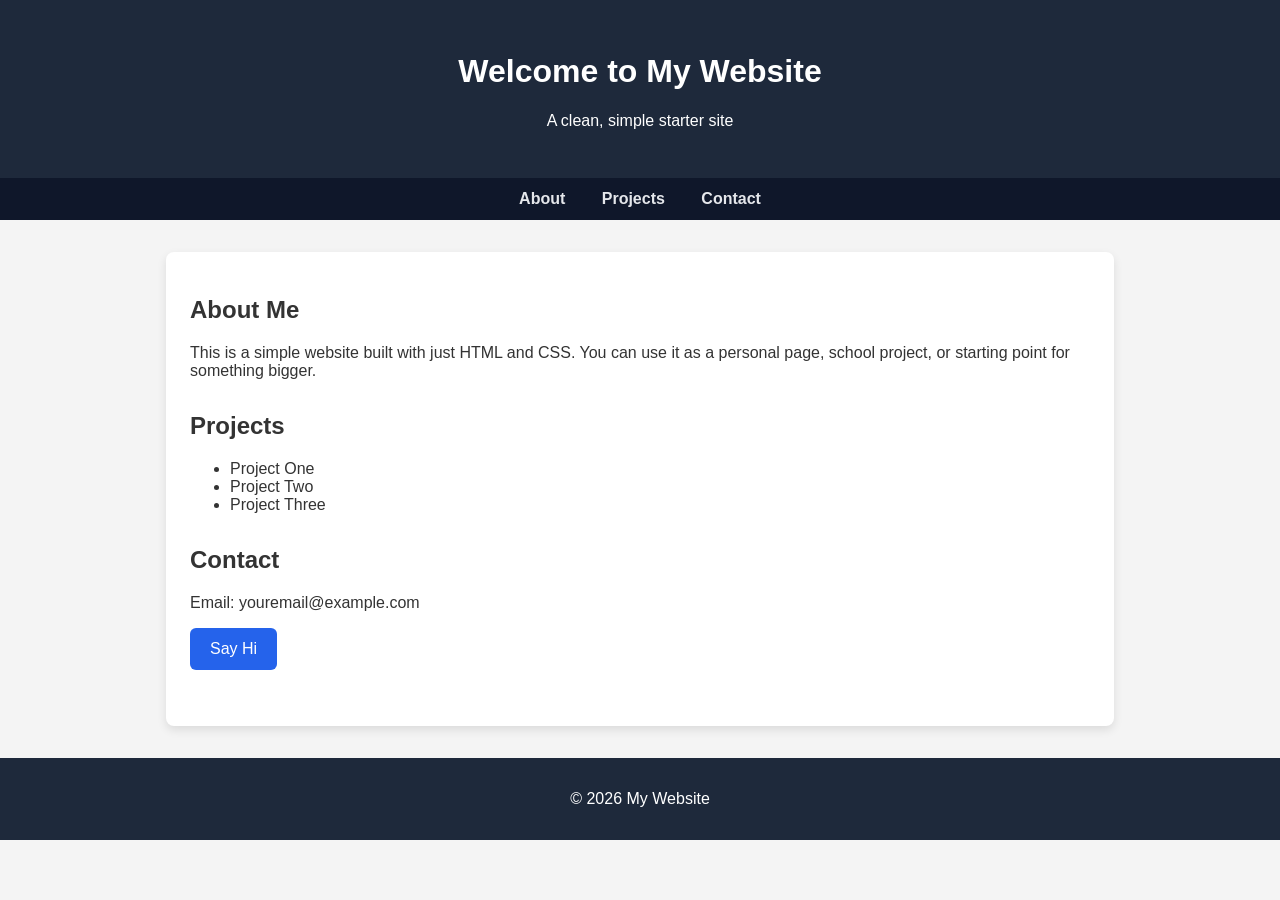
==== index.html @ 5e2f173a "Update and rename index.html.txt to index.html" ====
<!DOCTYPE html>
<html lang="en">
<head>
  <meta charset="UTF-8" />
  <meta name="viewport" content="width=device-width, initial-scale=1.0" />
  <title>My Simple Website</title>
  <style>
    body {
      margin: 0;
      font-family: Arial, Helvetica, sans-serif;
      background: #f4f4f4;
      color: #333;
    }

    header {
      background: #1e293b;
      color: white;
      padding: 2rem;
      text-align: center;
    }

    nav {
      background: #0f172a;
      padding: 0.75rem;
      text-align: center;
    }

    nav a {
      color: #e5e7eb;
      margin: 0 1rem;
      text-decoration: none;
      font-weight: bold;
    }

    nav a:hover {
      text-decoration: underline;
    }

    main {
      max-width: 900px;
      margin: 2rem auto;
      padding: 1.5rem;
      background: white;
      border-radius: 8px;
      box-shadow: 0 4px 10px rgba(0,0,0,0.1);
    }

    section {
      margin-bottom: 2rem;
    }

    footer {
      text-align: center;
      padding: 1rem;
      background: #1e293b;
      color: white;
    }

    button {
      background: #2563eb;
      color: white;
      border: none;
      padding: 0.75rem 1.25rem;
      border-radius: 6px;
      cursor: pointer;
      font-size: 1rem;
    }

    button:hover {
      background: #1d4ed8;
    }
  </style>
</head>
<body>

  <header>
    <h1>Welcome to My Website</h1>
    <p>A clean, simple starter site</p>
  </header>

  <nav>
    <a href="#about">About</a>
    <a href="#projects">Projects</a>
    <a href="#contact">Contact</a>
  </nav>

  <main>
    <section id="about">
      <h2>About Me</h2>
      <p>
        This is a simple website built with just HTML and CSS. You can use it as
        a personal page, school project, or starting point for something bigger.
      </p>
    </section>

    <section id="projects">
      <h2>Projects</h2>
      <ul>
        <li>Project One</li>
        <li>Project Two</li>
        <li>Project Three</li>
      </ul>
    </section>

    <section id="contact">
      <h2>Contact</h2>
      <p>Email: youremail@example.com</p>
      <button onclick="alert('Thanks for visiting!')">Say Hi</button>
    </section>
  </main>

  <footer>
    <p>&copy; 2026 My Website</p>
  </footer>

</body>
</html>
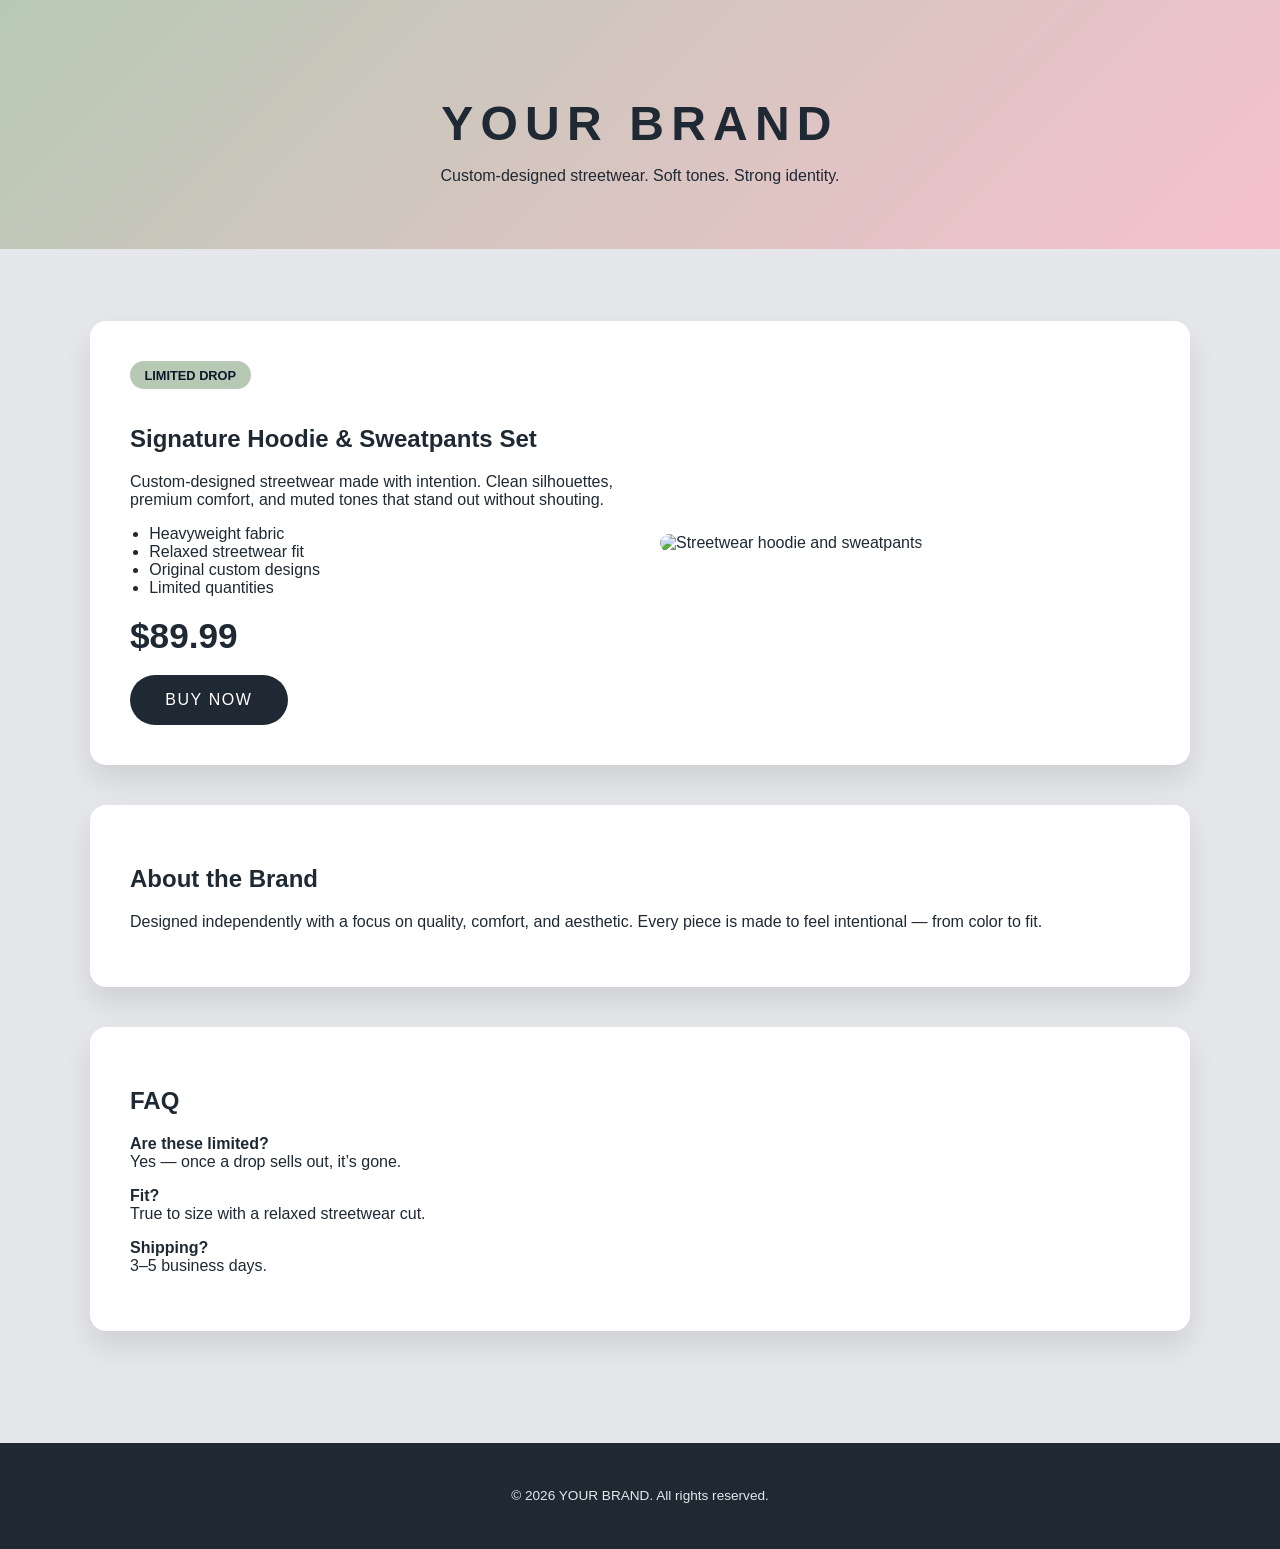
==== commit f075656c: "Update index.html" ====
--- a/index.html
+++ b/index.html
@@ -3,114 +3,168 @@
 <head>
   <meta charset="UTF-8" />
   <meta name="viewport" content="width=device-width, initial-scale=1.0" />
-  <title>My Simple Website</title>
+  <title>Streetwear Brand – Official Store</title>
   <style>
+    :root {
+      --pink: #f6c1cc;
+      --light-gray: #e5e7eb;
+      --dark-gray: #1f2933;
+      --sage: #b7c9b4;
+    }
+
     body {
       margin: 0;
-      font-family: Arial, Helvetica, sans-serif;
-      background: #f4f4f4;
-      color: #333;
+      font-family: "Helvetica Neue", Arial, sans-serif;
+      background: var(--light-gray);
+      color: var(--dark-gray);
     }
 
     header {
-      background: #1e293b;
-      color: white;
-      padding: 2rem;
+      padding: 4rem 1.5rem;
       text-align: center;
+      background: linear-gradient(135deg, var(--sage), var(--pink));
     }
 
-    nav {
-      background: #0f172a;
-      padding: 0.75rem;
-      text-align: center;
+    header h1 {
+      font-size: 3rem;
+      letter-spacing: 0.15em;
+      margin-bottom: 1rem;
     }
 
-    nav a {
-      color: #e5e7eb;
-      margin: 0 1rem;
-      text-decoration: none;
-      font-weight: bold;
-    }
-
-    nav a:hover {
-      text-decoration: underline;
+    header p {
+      max-width: 600px;
+      margin: auto;
     }
 
     main {
-      max-width: 900px;
-      margin: 2rem auto;
+      max-width: 1100px;
+      margin: 3rem auto;
       padding: 1.5rem;
-      background: white;
-      border-radius: 8px;
-      box-shadow: 0 4px 10px rgba(0,0,0,0.1);
     }
 
-    section {
-      margin-bottom: 2rem;
+    .card {
+      background: white;
+      border-radius: 16px;
+      padding: 2.5rem;
+      margin-bottom: 2.5rem;
+      box-shadow: 0 15px 30px rgba(0,0,0,0.1);
+    }
+
+    .product {
+      display: grid;
+      grid-template-columns: 1fr 1fr;
+      gap: 2.5rem;
+      align-items: center;
+    }
+
+    .product img {
+      width: 100%;
+      border-radius: 14px;
+    }
+
+    .tag {
+      display: inline-block;
+      background: var(--sage);
+      color: #0f172a;
+      padding: 0.4rem 0.9rem;
+      border-radius: 999px;
+      font-size: 0.8rem;
+      margin-bottom: 1rem;
+      font-weight: 600;
+    }
+
+    .price {
+      font-size: 2.2rem;
+      font-weight: 700;
+      margin: 1.2rem 0;
+    }
+
+    button {
+      background: var(--dark-gray);
+      color: white;
+      border: none;
+      padding: 1rem 2.2rem;
+      font-size: 1rem;
+      letter-spacing: 0.1em;
+      border-radius: 999px;
+      cursor: pointer;
+      text-transform: uppercase;
+    }
+
+    button:hover {
+      background: var(--pink);
+      color: #0f172a;
+    }
+
+    ul {
+      padding-left: 1.2rem;
     }
 
     footer {
       text-align: center;
-      padding: 1rem;
-      background: #1e293b;
-      color: white;
+      padding: 2rem 1rem;
+      background: var(--dark-gray);
+      color: var(--light-gray);
+      font-size: 0.85rem;
     }
 
-    button {
-      background: #2563eb;
-      color: white;
-      border: none;
-      padding: 0.75rem 1.25rem;
-      border-radius: 6px;
-      cursor: pointer;
-      font-size: 1rem;
-    }
-
-    button:hover {
-      background: #1d4ed8;
+    @media (max-width: 900px) {
+      .product {
+        grid-template-columns: 1fr;
+      }
     }
   </style>
 </head>
 <body>
 
   <header>
-    <h1>Welcome to My Website</h1>
-    <p>A clean, simple starter site</p>
+    <h1>YOUR BRAND</h1>
+    <p>Custom-designed streetwear. Soft tones. Strong identity.</p>
   </header>
 
-  <nav>
-    <a href="#about">About</a>
-    <a href="#projects">Projects</a>
-    <a href="#contact">Contact</a>
-  </nav>
+  <main>
 
-  <main>
-    <section id="about">
-      <h2>About Me</h2>
+    <section class="card product">
+      <div>
+        <span class="tag">LIMITED DROP</span>
+        <h2>Signature Hoodie & Sweatpants Set</h2>
+        <p>
+          Custom-designed streetwear made with intention. Clean silhouettes,
+          premium comfort, and muted tones that stand out without shouting.
+        </p>
+        <ul>
+          <li>Heavyweight fabric</li>
+          <li>Relaxed streetwear fit</li>
+          <li>Original custom designs</li>
+          <li>Limited quantities</li>
+        </ul>
+        <div class="price">$89.99</div>
+        <button onclick="alert('Checkout coming soon')">Buy Now</button>
+      </div>
+      <div>
+        <img src="https://via.placeholder.com/600x450" alt="Streetwear hoodie and sweatpants" />
+      </div>
+    </section>
+
+    <section class="card">
+      <h2>About the Brand</h2>
       <p>
-        This is a simple website built with just HTML and CSS. You can use it as
-        a personal page, school project, or starting point for something bigger.
+        Designed independently with a focus on quality, comfort, and aesthetic.
+        Every piece is made to feel intentional — from color to fit.
       </p>
     </section>
 
-    <section id="projects">
-      <h2>Projects</h2>
-      <ul>
-        <li>Project One</li>
-        <li>Project Two</li>
-        <li>Project Three</li>
-      </ul>
+    <section class="card">
+      <h2>FAQ</h2>
+      <p><strong>Are these limited?</strong><br>Yes — once a drop sells out, it’s gone.</p>
+      <p><strong>Fit?</strong><br>True to size with a relaxed streetwear cut.</p>
+      <p><strong>Shipping?</strong><br>3–5 business days.</p>
     </section>
 
-    <section id="contact">
-      <h2>Contact</h2>
-      <p>Email: youremail@example.com</p>
-      <button onclick="alert('Thanks for visiting!')">Say Hi</button>
-    </section>
   </main>
 
   <footer>
-    <p>&copy; 2026 My Website</p>
+    <p>&copy; 2026 YOUR BRAND. All rights reserved.</p>
   </footer>
 
 </body>
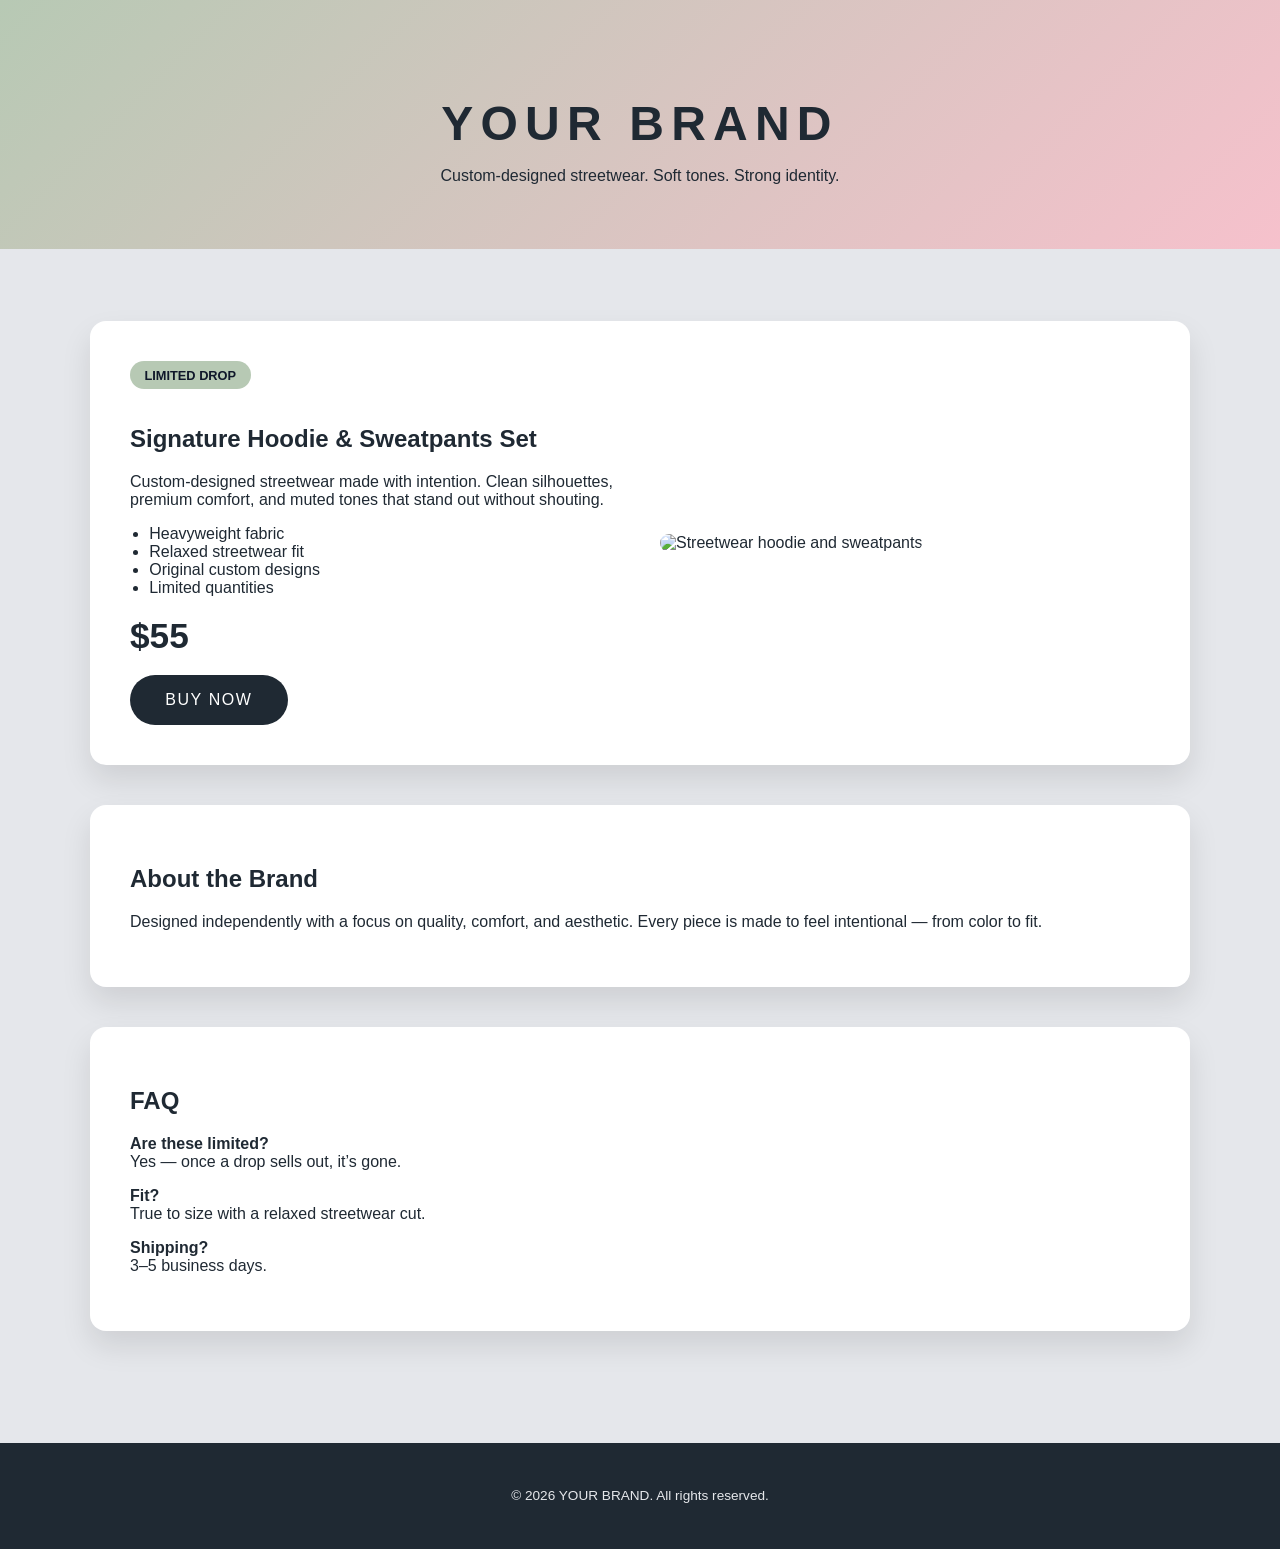
==== commit 210a9cc6: "Update index.html" ====
--- a/index.html
+++ b/index.html
@@ -138,7 +138,7 @@
           <li>Original custom designs</li>
           <li>Limited quantities</li>
         </ul>
-        <div class="price">$89.99</div>
+        <div class="price">$55</div>
         <button onclick="alert('Checkout coming soon')">Buy Now</button>
       </div>
       <div>
@@ -169,3 +169,4 @@
 
 </body>
 </html>
+
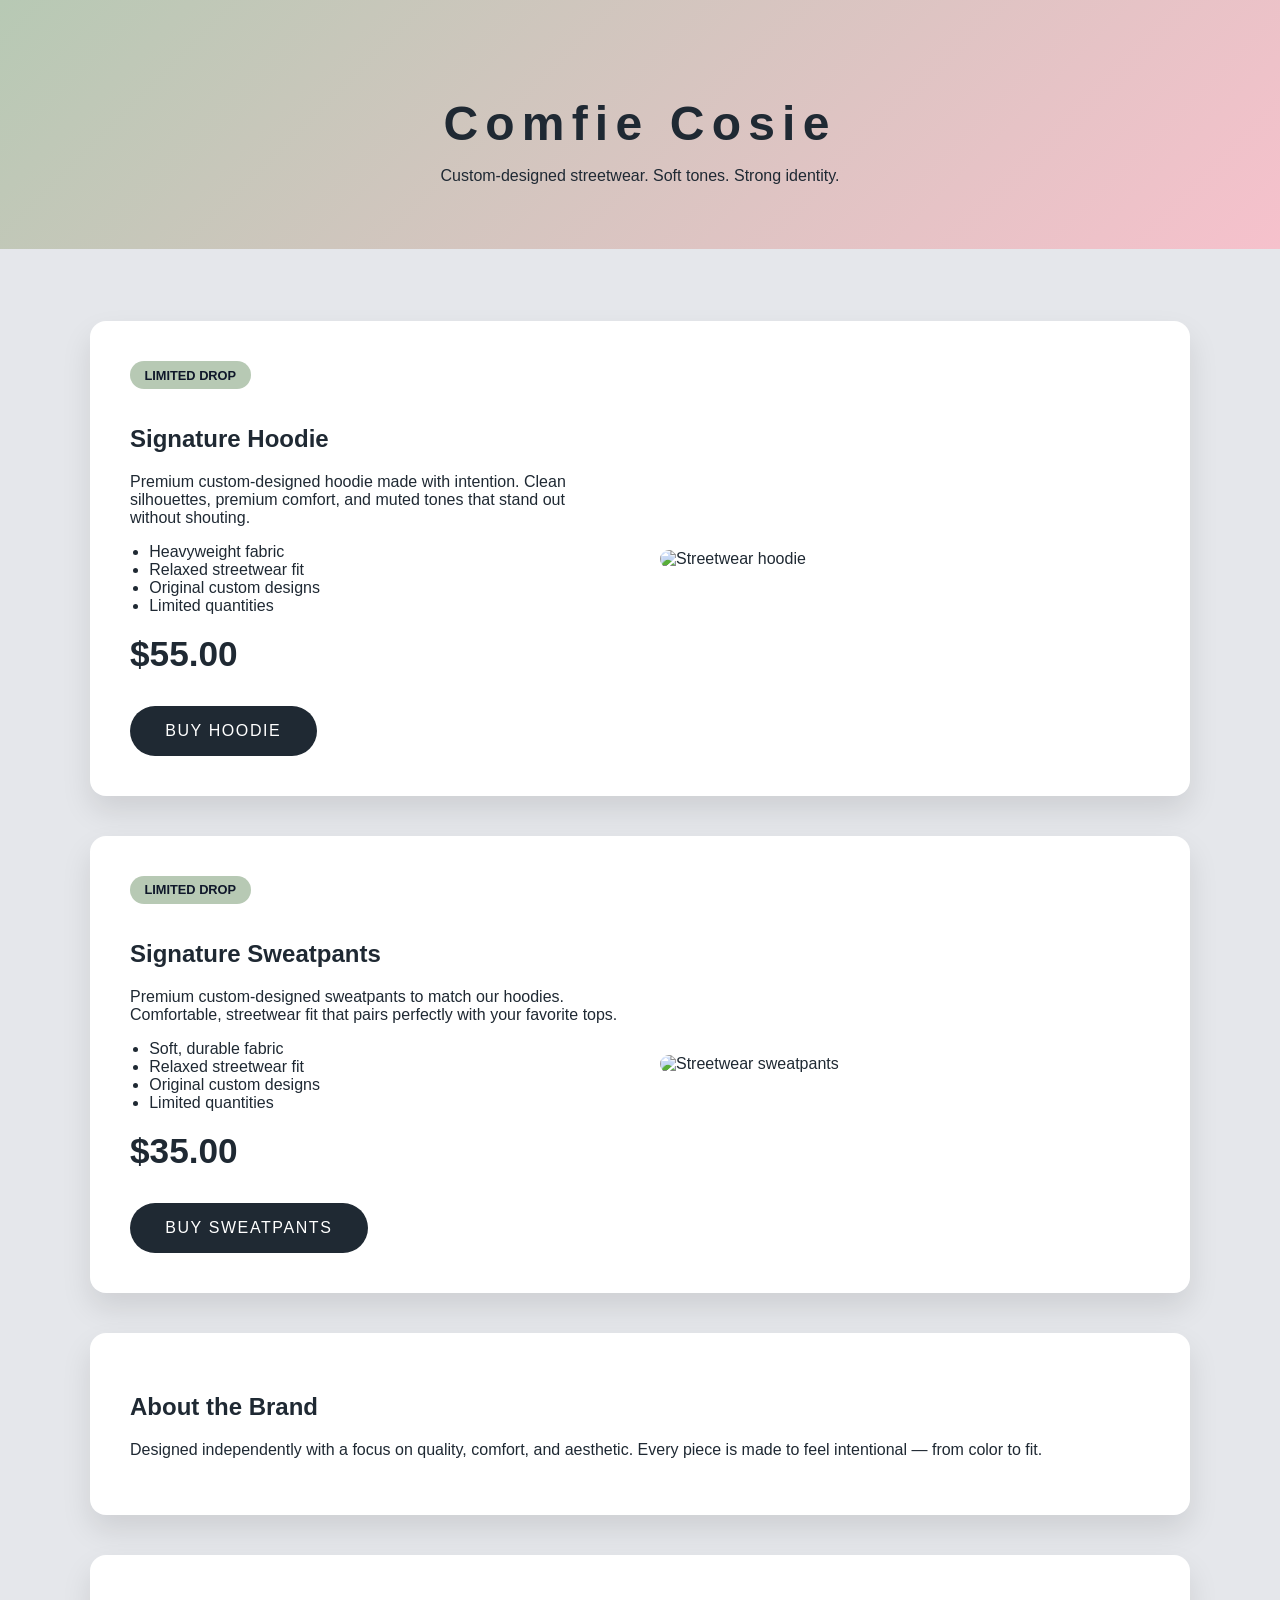
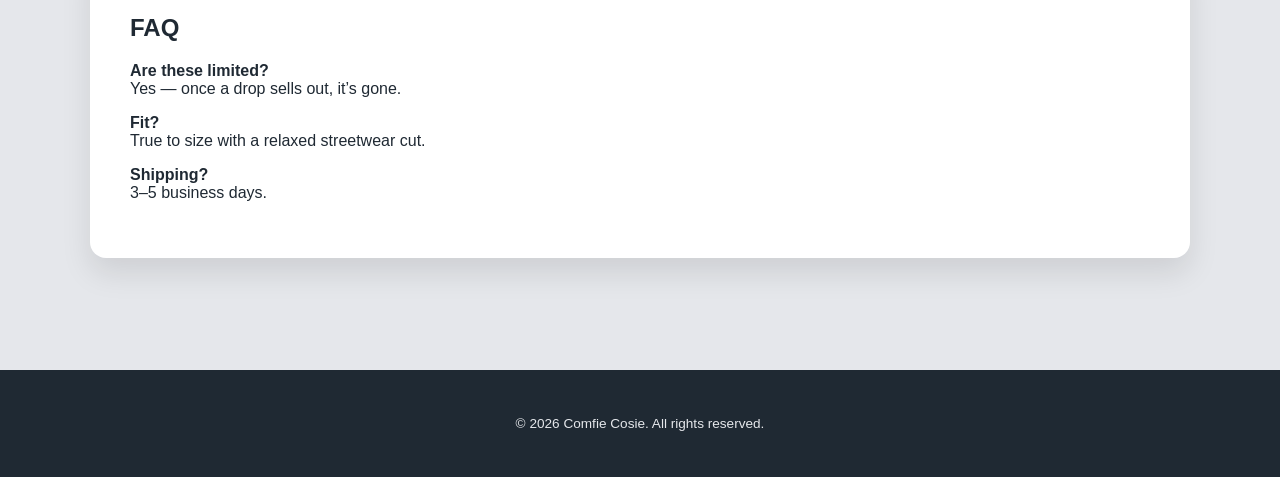
==== commit bb440768: "Update index.html" ====
--- a/index.html
+++ b/index.html
@@ -3,7 +3,7 @@
 <head>
   <meta charset="UTF-8" />
   <meta name="viewport" content="width=device-width, initial-scale=1.0" />
-  <title>Streetwear Brand – Official Store</title>
+  <title>Comfie Cosie – Official Store</title>
   <style>
     :root {
       --pink: #f6c1cc;
@@ -89,6 +89,7 @@
       border-radius: 999px;
       cursor: pointer;
       text-transform: uppercase;
+      margin-top: 0.8rem;
     }
 
     button:hover {
@@ -118,7 +119,7 @@
 <body>
 
   <header>
-    <h1>YOUR BRAND</h1>
+    <h1>Comfie Cosie</h1>
     <p>Custom-designed streetwear. Soft tones. Strong identity.</p>
   </header>
 
@@ -127,9 +128,9 @@
     <section class="card product">
       <div>
         <span class="tag">LIMITED DROP</span>
-        <h2>Signature Hoodie & Sweatpants Set</h2>
+        <h2>Signature Hoodie</h2>
         <p>
-          Custom-designed streetwear made with intention. Clean silhouettes,
+          Premium custom-designed hoodie made with intention. Clean silhouettes,
           premium comfort, and muted tones that stand out without shouting.
         </p>
         <ul>
@@ -138,11 +139,33 @@
           <li>Original custom designs</li>
           <li>Limited quantities</li>
         </ul>
-        <div class="price">$55</div>
-        <button onclick="alert('Checkout coming soon')">Buy Now</button>
+        <div class="price">$55.00</div>
+        <button onclick="alert('Checkout coming soon')">Buy Hoodie</button>
       </div>
       <div>
-        <img src="https://via.placeholder.com/600x450" alt="Streetwear hoodie and sweatpants" />
+        <img src="https://via.placeholder.com/600x450" alt="Streetwear hoodie" />
+      </div>
+    </section>
+
+    <section class="card product">
+      <div>
+        <span class="tag">LIMITED DROP</span>
+        <h2>Signature Sweatpants</h2>
+        <p>
+          Premium custom-designed sweatpants to match our hoodies. Comfortable,
+          streetwear fit that pairs perfectly with your favorite tops.
+        </p>
+        <ul>
+          <li>Soft, durable fabric</li>
+          <li>Relaxed streetwear fit</li>
+          <li>Original custom designs</li>
+          <li>Limited quantities</li>
+        </ul>
+        <div class="price">$35.00</div>
+        <button onclick="alert('Checkout coming soon')">Buy Sweatpants</button>
+      </div>
+      <div>
+        <img src="https://via.placeholder.com/600x450" alt="Streetwear sweatpants" />
       </div>
     </section>
 
@@ -164,9 +187,8 @@
   </main>
 
   <footer>
-    <p>&copy; 2026 YOUR BRAND. All rights reserved.</p>
+    <p>&copy; 2026 Comfie Cosie. All rights reserved.</p>
   </footer>
 
 </body>
 </html>
-
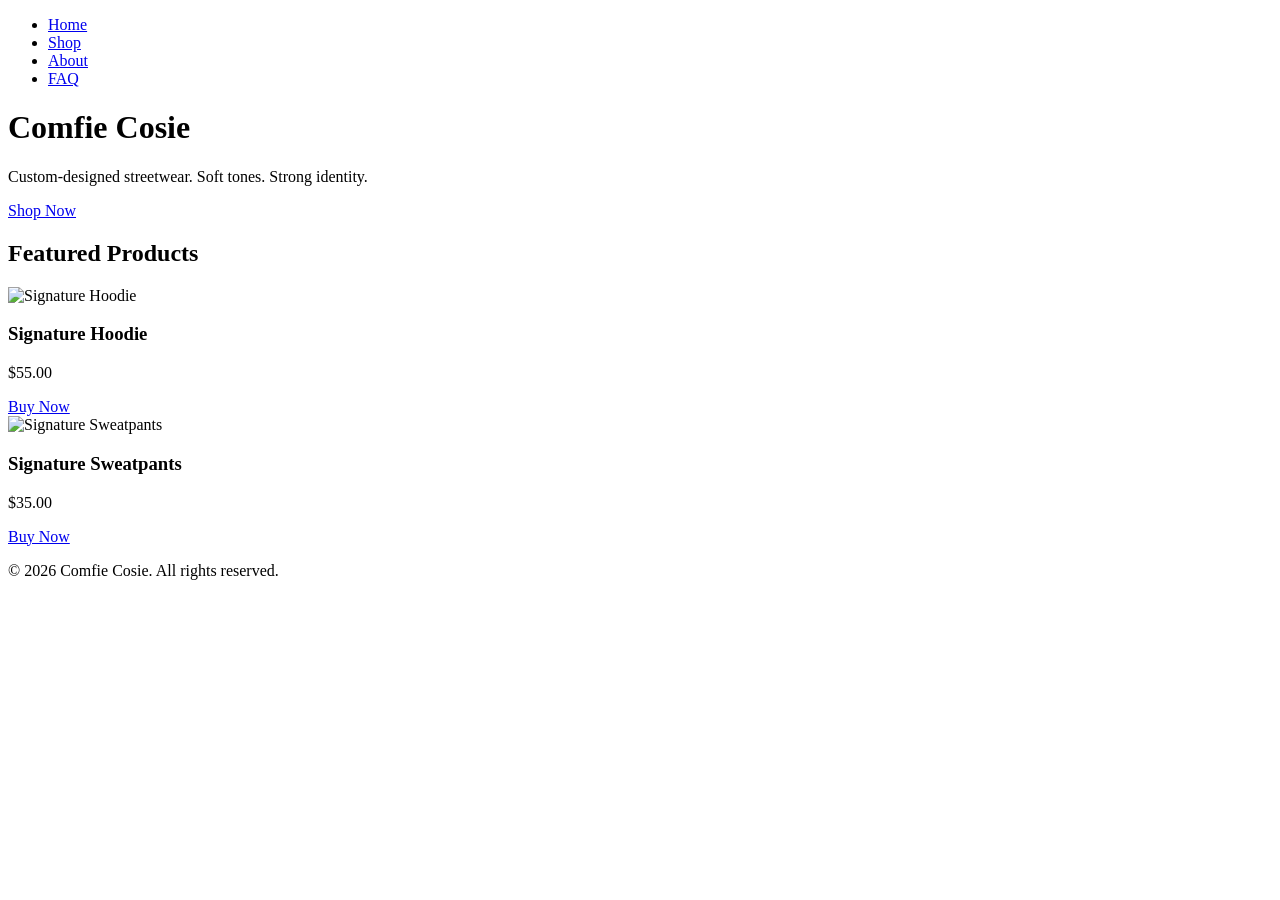
==== commit d17667ee: "Update and rename index.html.txt to index.html" ====
--- a/index.html
+++ b/index.html
@@ -1,189 +1,49 @@
 <!DOCTYPE html>
 <html lang="en">
 <head>
-  <meta charset="UTF-8" />
-  <meta name="viewport" content="width=device-width, initial-scale=1.0" />
-  <title>Comfie Cosie – Official Store</title>
-  <style>
-    :root {
-      --pink: #f6c1cc;
-      --light-gray: #e5e7eb;
-      --dark-gray: #1f2933;
-      --sage: #b7c9b4;
-    }
-
-    body {
-      margin: 0;
-      font-family: "Helvetica Neue", Arial, sans-serif;
-      background: var(--light-gray);
-      color: var(--dark-gray);
-    }
-
-    header {
-      padding: 4rem 1.5rem;
-      text-align: center;
-      background: linear-gradient(135deg, var(--sage), var(--pink));
-    }
-
-    header h1 {
-      font-size: 3rem;
-      letter-spacing: 0.15em;
-      margin-bottom: 1rem;
-    }
-
-    header p {
-      max-width: 600px;
-      margin: auto;
-    }
-
-    main {
-      max-width: 1100px;
-      margin: 3rem auto;
-      padding: 1.5rem;
-    }
-
-    .card {
-      background: white;
-      border-radius: 16px;
-      padding: 2.5rem;
-      margin-bottom: 2.5rem;
-      box-shadow: 0 15px 30px rgba(0,0,0,0.1);
-    }
-
-    .product {
-      display: grid;
-      grid-template-columns: 1fr 1fr;
-      gap: 2.5rem;
-      align-items: center;
-    }
-
-    .product img {
-      width: 100%;
-      border-radius: 14px;
-    }
-
-    .tag {
-      display: inline-block;
-      background: var(--sage);
-      color: #0f172a;
-      padding: 0.4rem 0.9rem;
-      border-radius: 999px;
-      font-size: 0.8rem;
-      margin-bottom: 1rem;
-      font-weight: 600;
-    }
-
-    .price {
-      font-size: 2.2rem;
-      font-weight: 700;
-      margin: 1.2rem 0;
-    }
-
-    button {
-      background: var(--dark-gray);
-      color: white;
-      border: none;
-      padding: 1rem 2.2rem;
-      font-size: 1rem;
-      letter-spacing: 0.1em;
-      border-radius: 999px;
-      cursor: pointer;
-      text-transform: uppercase;
-      margin-top: 0.8rem;
-    }
-
-    button:hover {
-      background: var(--pink);
-      color: #0f172a;
-    }
-
-    ul {
-      padding-left: 1.2rem;
-    }
-
-    footer {
-      text-align: center;
-      padding: 2rem 1rem;
-      background: var(--dark-gray);
-      color: var(--light-gray);
-      font-size: 0.85rem;
-    }
-
-    @media (max-width: 900px) {
-      .product {
-        grid-template-columns: 1fr;
-      }
-    }
-  </style>
+  <meta charset="UTF-8">
+  <meta name="viewport" content="width=device-width, initial-scale=1.0">
+  <title>Comfie Cosie - Home</title>
+  <link rel="stylesheet" href="style.css">
 </head>
 <body>
+
+  <!-- Navigation Bar -->
+  <nav>
+    <ul>
+      <li><a href="index.html">Home</a></li>
+      <li><a href="shop.html">Shop</a></li>
+      <li><a href="about.html">About</a></li>
+      <li><a href="faq.html">FAQ</a></li>
+    </ul>
+  </nav>
 
   <header>
     <h1>Comfie Cosie</h1>
     <p>Custom-designed streetwear. Soft tones. Strong identity.</p>
+    <a href="shop.html" class="button">Shop Now</a>
   </header>
 
   <main>
-
-    <section class="card product">
-      <div>
-        <span class="tag">LIMITED DROP</span>
-        <h2>Signature Hoodie</h2>
-        <p>
-          Premium custom-designed hoodie made with intention. Clean silhouettes,
-          premium comfort, and muted tones that stand out without shouting.
-        </p>
-        <ul>
-          <li>Heavyweight fabric</li>
-          <li>Relaxed streetwear fit</li>
-          <li>Original custom designs</li>
-          <li>Limited quantities</li>
-        </ul>
-        <div class="price">$55.00</div>
-        <button onclick="alert('Checkout coming soon')">Buy Hoodie</button>
-      </div>
-      <div>
-        <img src="https://via.placeholder.com/600x450" alt="Streetwear hoodie" />
+    <section class="featured-products">
+      <h2>Featured Products</h2>
+      <div class="product-cards">
+        <!-- Hoodie Card -->
+        <div class="product-card">
+          <img src="images/hoodie.jpg" alt="Signature Hoodie">
+          <h3>Signature Hoodie</h3>
+          <p>$55.00</p>
+          <a href="shop.html#hoodie" class="button">Buy Now</a>
+        </div>
+        <!-- Sweatpants Card -->
+        <div class="product-card">
+          <img src="images/sweatpants.jpg" alt="Signature Sweatpants">
+          <h3>Signature Sweatpants</h3>
+          <p>$35.00</p>
+          <a href="shop.html#pants" class="button">Buy Now</a>
+        </div>
       </div>
     </section>
-
-    <section class="card product">
-      <div>
-        <span class="tag">LIMITED DROP</span>
-        <h2>Signature Sweatpants</h2>
-        <p>
-          Premium custom-designed sweatpants to match our hoodies. Comfortable,
-          streetwear fit that pairs perfectly with your favorite tops.
-        </p>
-        <ul>
-          <li>Soft, durable fabric</li>
-          <li>Relaxed streetwear fit</li>
-          <li>Original custom designs</li>
-          <li>Limited quantities</li>
-        </ul>
-        <div class="price">$35.00</div>
-        <button onclick="alert('Checkout coming soon')">Buy Sweatpants</button>
-      </div>
-      <div>
-        <img src="https://via.placeholder.com/600x450" alt="Streetwear sweatpants" />
-      </div>
-    </section>
-
-    <section class="card">
-      <h2>About the Brand</h2>
-      <p>
-        Designed independently with a focus on quality, comfort, and aesthetic.
-        Every piece is made to feel intentional — from color to fit.
-      </p>
-    </section>
-
-    <section class="card">
-      <h2>FAQ</h2>
-      <p><strong>Are these limited?</strong><br>Yes — once a drop sells out, it’s gone.</p>
-      <p><strong>Fit?</strong><br>True to size with a relaxed streetwear cut.</p>
-      <p><strong>Shipping?</strong><br>3–5 business days.</p>
-    </section>
-
   </main>
 
   <footer>
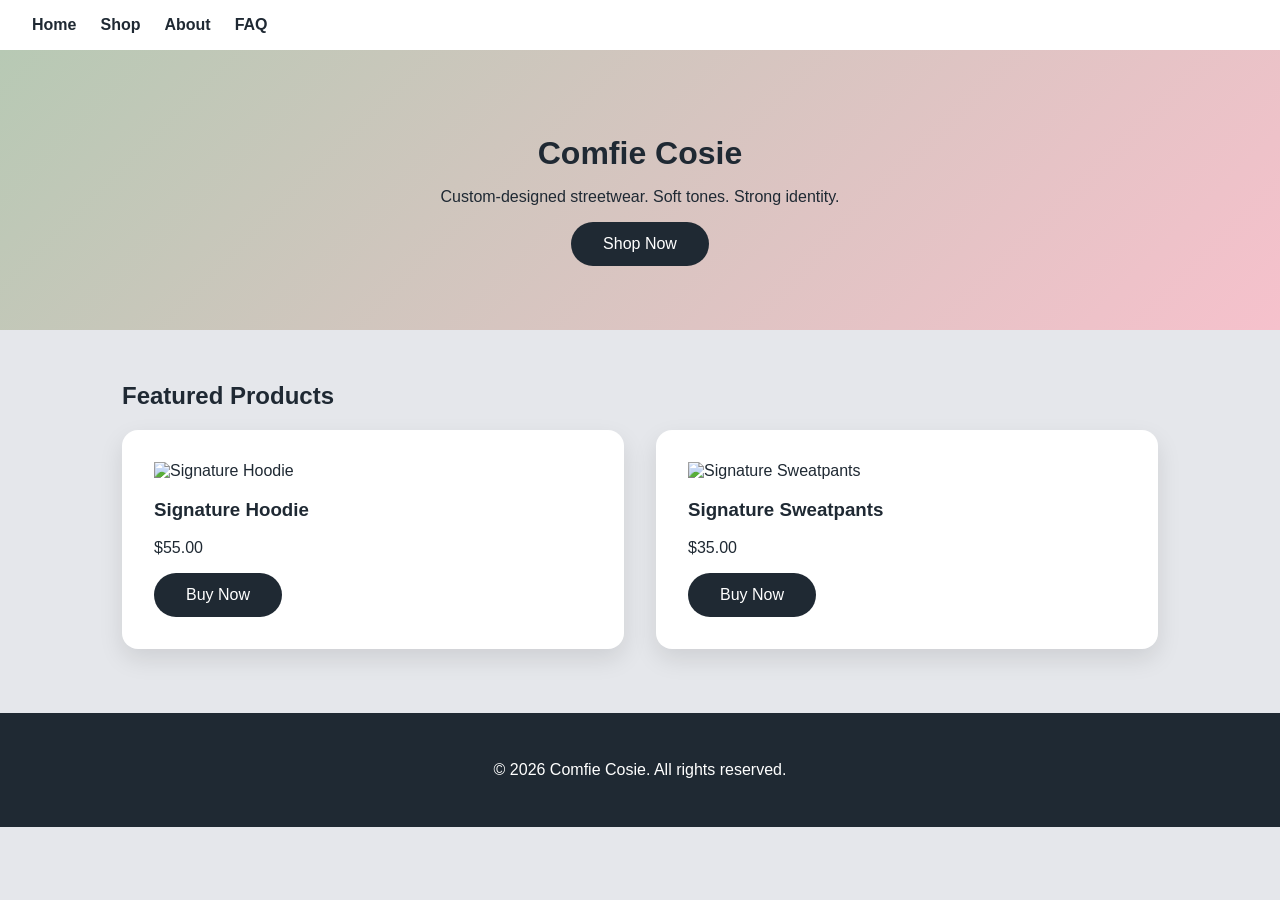
==== commit 0ec2c67f: "Update index.html" ====
--- a/index.html
+++ b/index.html
@@ -30,14 +30,14 @@
       <div class="product-cards">
         <!-- Hoodie Card -->
         <div class="product-card">
-          <img src="images/hoodie.jpg" alt="Signature Hoodie">
+          <img src="images/hoodie.jpg /* replace with your real hoodie image */" alt="Signature Hoodie">
           <h3>Signature Hoodie</h3>
           <p>$55.00</p>
           <a href="shop.html#hoodie" class="button">Buy Now</a>
         </div>
         <!-- Sweatpants Card -->
         <div class="product-card">
-          <img src="images/sweatpants.jpg" alt="Signature Sweatpants">
+          <img src="images/sweatpants.jpg /* replace with your real sweatpants image */" alt="Signature Sweatpants">
           <h3>Signature Sweatpants</h3>
           <p>$35.00</p>
           <a href="shop.html#pants" class="button">Buy Now</a>
--- a/style.css
+++ b/style.css
@@ -0,0 +1,89 @@
+:root {
+  --pink: #f6c1cc;
+  --light-gray: #e5e7eb;
+  --dark-gray: #1f2933;
+  --sage: #b7c9b4;
+}
+
+* {
+  box-sizing: border-box;
+}
+
+body {
+  margin: 0;
+  font-family: Arial, Helvetica, sans-serif;
+  background: var(--light-gray);
+  color: var(--dark-gray);
+}
+
+nav {
+  background: white;
+  padding: 1rem 2rem;
+}
+
+nav ul {
+  list-style: none;
+  display: flex;
+  gap: 1.5rem;
+  padding: 0;
+  margin: 0;
+}
+
+nav a {
+  text-decoration: none;
+  color: var(--dark-gray);
+  font-weight: bold;
+}
+
+header {
+  text-align: center;
+  padding: 4rem 1rem;
+  background: linear-gradient(135deg, var(--sage), var(--pink));
+}
+
+header h1 {
+  margin-bottom: 1rem;
+}
+
+.button, button {
+  display: inline-block;
+  background: var(--dark-gray);
+  color: white;
+  padding: 0.8rem 2rem;
+  border-radius: 999px;
+  text-decoration: none;
+  border: none;
+  cursor: pointer;
+}
+
+.button:hover, button:hover {
+  background: var(--pink);
+  color: var(--dark-gray);
+}
+
+main {
+  max-width: 1100px;
+  margin: auto;
+  padding: 2rem;
+}
+
+.product-cards {
+  display: grid;
+  grid-template-columns: repeat(auto-fit, minmax(250px, 1fr));
+  gap: 2rem;
+}
+
+.product-card, .product-section, .content {
+  background: white;
+  padding: 2rem;
+  border-radius: 16px;
+  box-shadow: 0 10px 25px rgba(0,0,0,0.1);
+  margin-bottom: 2rem;
+}
+
+footer {
+  text-align: center;
+  padding: 2rem 1rem;
+  background: var(--dark-gray);
+  color: white;
+}
